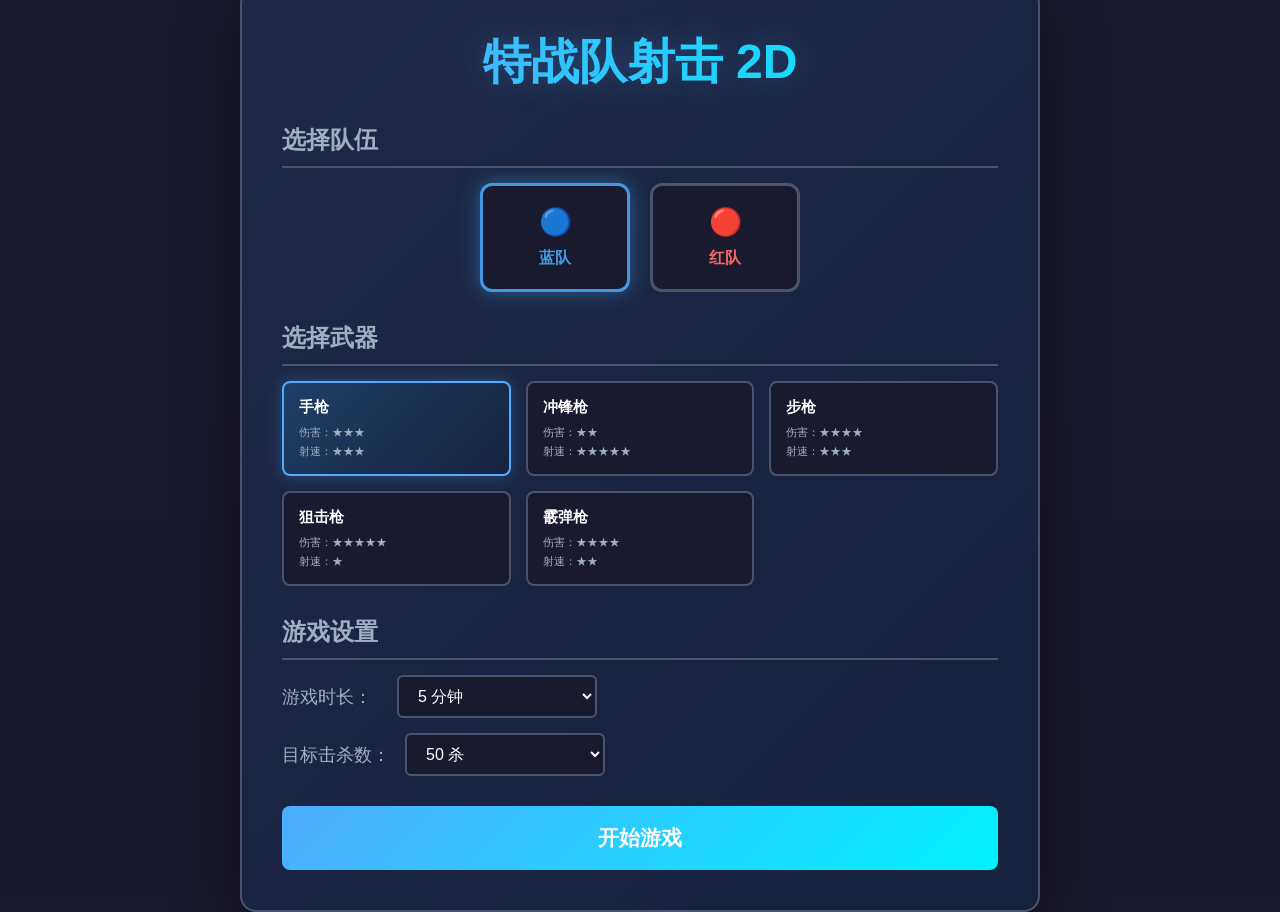
==== index.html @ 14a983fb "Initial commit: 特战队射击游戏 2D - 5v5 团队射击游戏（横版侧视 2D） - 5 种枪械（手枪/冲锋枪/步枪/狙击枪/霰弹枪） - WASD 移动 + 跳跃 + 蹲下 - 鼠标" ====
<!DOCTYPE html>
<html lang="zh-CN">
<head>
  <meta charset="UTF-8">
  <meta name="viewport" content="width=device-width, initial-scale=1.0">
  <title>特战队射击游戏 2D</title>
  <link rel="stylesheet" href="css/style.css">
</head>
<body>
  <!-- 游戏画布 -->
  <canvas id="gameCanvas"></canvas>
  
  <!-- 主菜单 UI -->
  <div id="mainMenu" class="ui-screen">
    <div class="menu-container">
      <h1 class="game-title">特战队射击 2D</h1>
      
      <div class="menu-section">
        <h2>选择队伍</h2>
        <div class="team-select">
          <button class="team-btn team-blue active" data-team="blue">
            <span class="team-icon">🔵</span>
            <span class="team-name">蓝队</span>
          </button>
          <button class="team-btn team-red" data-team="red">
            <span class="team-icon">🔴</span>
            <span class="team-name">红队</span>
          </button>
        </div>
      </div>
      
      <div class="menu-section">
        <h2>选择武器</h2>
        <div class="weapon-select">
          <button class="weapon-btn active" data-weapon="pistol">
            <span class="weapon-name">手枪</span>
            <span class="weapon-stats">
              <span class="stat">伤害：★★★</span>
              <span class="stat">射速：★★★</span>
            </span>
          </button>
          <button class="weapon-btn" data-weapon="smg">
            <span class="weapon-name">冲锋枪</span>
            <span class="weapon-stats">
              <span class="stat">伤害：★★</span>
              <span class="stat">射速：★★★★★</span>
            </span>
          </button>
          <button class="weapon-btn" data-weapon="rifle">
            <span class="weapon-name">步枪</span>
            <span class="weapon-stats">
              <span class="stat">伤害：★★★★</span>
              <span class="stat">射速：★★★</span>
            </span>
          </button>
          <button class="weapon-btn" data-weapon="sniper">
            <span class="weapon-name">狙击枪</span>
            <span class="weapon-stats">
              <span class="stat">伤害：★★★★★</span>
              <span class="stat">射速：★</span>
            </span>
          </button>
          <button class="weapon-btn" data-weapon="shotgun">
            <span class="weapon-name">霰弹枪</span>
            <span class="weapon-stats">
              <span class="stat">伤害：★★★★</span>
              <span class="stat">射速：★★</span>
            </span>
          </button>
        </div>
      </div>
      
      <div class="menu-section">
        <h2>游戏设置</h2>
        <div class="game-settings">
          <div class="setting-row">
            <label>游戏时长：</label>
            <select id="gameDuration">
              <option value="120">2 分钟</option>
              <option value="300" selected>5 分钟</option>
              <option value="600">10 分钟</option>
            </select>
          </div>
          <div class="setting-row">
            <label>目标击杀数：</label>
            <select id="targetKills">
              <option value="20">20 杀</option>
              <option value="30">30 杀</option>
              <option value="50" selected>50 杀</option>
              <option value="100">100 杀</option>
            </select>
          </div>
        </div>
      </div>
      
      <button id="startBtn" class="start-btn">开始游戏</button>
    </div>
  </div>
  
  <!-- 游戏 HUD -->
  <div id="gameHUD" class="ui-hud hidden">
    <div class="hud-top">
      <div class="score-panel team-blue-score">
        <span class="team-icon">🔵</span>
        <span class="score" id="blueScore">0</span>
        <span class="team-name">蓝队</span>
      </div>
      <div class="timer-panel">
        <span class="timer" id="gameTimer">05:00</span>
      </div>
      <div class="score-panel team-red-score">
        <span class="team-name">红队</span>
        <span class="score" id="redScore">0</span>
        <span class="team-icon">🔴</span>
      </div>
    </div>
    
    <div class="hud-bottom">
      <div class="player-info">
        <div class="health-bar-container">
          <div class="health-bar-fill" id="playerHealth"></div>
        </div>
        <div class="ammo-info">
          <span id="ammoCount">12/12</span>
          <span class="reload-hint hidden" id="reloadHint">按 R 换弹</span>
        </div>
        <div class="weapon-info">
          <span id="weaponName">手枪</span>
        </div>
      </div>
      <div class="team-info">
        <span>按 Tab 切换队友</span>
        <div class="teammates" id="teammates"></div>
      </div>
    </div>
  </div>
  
  <!-- 游戏结束 UI -->
  <div id="gameOver" class="ui-screen hidden">
    <div class="menu-container">
      <h1 class="game-title" id="winnerText">蓝队获胜!</h1>
      <div class="final-score">
        <div class="score-row">
          <span class="team-blue">🔵 蓝队：<span id="finalBlueScore">0</span></span>
          <span class="team-red">🔴 红队：<span id="finalRedScore">0</span></span>
        </div>
      </div>
      <button id="restartBtn" class="start-btn">重新开始</button>
      <button id="menuBtn" class="start-btn">返回菜单</button>
    </div>
  </div>
  
  <!-- 脚本 -->
  <script src="js/utils/utils.js"></script>
  <script src="js/pool/ObjectPool.js"></script>
  <script src="js/audio/Audio.js"></script>
  <script src="js/game/Camera.js"></script>
  <script src="js/game/Physics.js"></script>
  <script src="js/game/Renderer.js"></script>
  <script src="js/entities/Entity.js"></script>
  <script src="js/entities/Player.js"></script>
  <script src="js/entities/Projectile.js"></script>
  <script src="js/entities/Particle.js"></script>
  <script src="js/weapons/Weapon.js"></script>
  <script src="js/weapons/weapons.js"></script>
  <script src="js/ai/AI.js"></script>
  <script src="js/map/Map.js"></script>
  <script src="js/ui/UI.js"></script>
  <script src="js/game/Game.js"></script>
  <script src="js/main.js"></script>
</body>
</html>
---- css/style.css ----
* {
  margin: 0;
  padding: 0;
  box-sizing: border-box;
}

body {
  font-family: 'Segoe UI', Tahoma, Geneva, Verdana, sans-serif;
  background: #1a1a2e;
  overflow: hidden;
  color: #fff;
}

#gameCanvas {
  display: block;
  background: linear-gradient(to bottom, #16213e 0%, #1a1a2e 100%);
}

/* UI 通用样式 */
.ui-screen {
  position: absolute;
  top: 0;
  left: 0;
  width: 100%;
  height: 100%;
  display: flex;
  justify-content: center;
  align-items: center;
  background: rgba(26, 26, 46, 0.95);
  z-index: 100;
}

.ui-screen.hidden {
  display: none;
}

.menu-container {
  background: linear-gradient(135deg, #1f2947 0%, #16213e 100%);
  border: 2px solid #4a5568;
  border-radius: 16px;
  padding: 40px;
  max-width: 800px;
  width: 90%;
  box-shadow: 0 20px 60px rgba(0, 0, 0, 0.5);
}

.game-title {
  text-align: center;
  font-size: 3em;
  margin-bottom: 30px;
  background: linear-gradient(90deg, #4facfe, #00f2fe);
  -webkit-background-clip: text;
  -webkit-text-fill-color: transparent;
  text-shadow: 0 0 30px rgba(79, 172, 254, 0.3);
}

.menu-section {
  margin-bottom: 30px;
}

.menu-section h2 {
  font-size: 1.5em;
  margin-bottom: 15px;
  color: #a0aec0;
  border-bottom: 2px solid #4a5568;
  padding-bottom: 10px;
}

/* 队伍选择 */
.team-select {
  display: flex;
  gap: 20px;
  justify-content: center;
}

.team-btn {
  display: flex;
  flex-direction: column;
  align-items: center;
  padding: 20px 40px;
  border: 3px solid #4a5568;
  border-radius: 12px;
  background: #1a1a2e;
  color: #fff;
  cursor: pointer;
  transition: all 0.3s;
  min-width: 150px;
}

.team-btn:hover {
  transform: translateY(-3px);
  box-shadow: 0 10px 30px rgba(0, 0, 0, 0.3);
}

.team-btn.active {
  border-color: #4facfe;
  box-shadow: 0 0 20px rgba(79, 172, 254, 0.4);
}

.team-btn.team-blue.active {
  border-color: #4299e1;
  box-shadow: 0 0 20px rgba(66, 153, 225, 0.5);
}

.team-btn.team-red.active {
  border-color: #f56565;
  box-shadow: 0 0 20px rgba(245, 101, 101, 0.5);
}

.team-icon {
  font-size: 2em;
  margin-bottom: 10px;
}

.team-name {
  font-size: 1.2em;
  font-weight: bold;
}

/* 武器选择 */
.weapon-select {
  display: grid;
  grid-template-columns: repeat(auto-fit, minmax(180px, 1fr));
  gap: 15px;
}

.weapon-btn {
  display: flex;
  flex-direction: column;
  padding: 15px;
  border: 2px solid #4a5568;
  border-radius: 8px;
  background: #1a1a2e;
  color: #fff;
  cursor: pointer;
  transition: all 0.3s;
  text-align: left;
}

.weapon-btn:hover {
  border-color: #4facfe;
  background: #232946;
}

.weapon-btn.active {
  border-color: #4facfe;
  background: linear-gradient(135deg, #1f4068 0%, #16213e 100%);
  box-shadow: 0 0 15px rgba(79, 172, 254, 0.3);
}

.weapon-name {
  font-size: 1.1em;
  font-weight: bold;
  margin-bottom: 8px;
}

.weapon-stats {
  display: flex;
  flex-direction: column;
  gap: 4px;
  font-size: 0.85em;
  color: #a0aec0;
}

/* 游戏设置 */
.game-settings {
  display: flex;
  flex-direction: column;
  gap: 15px;
}

.setting-row {
  display: flex;
  align-items: center;
  gap: 15px;
}

.setting-row label {
  font-size: 1.1em;
  color: #a0aec0;
  min-width: 100px;
}

.setting-row select {
  flex: 1;
  max-width: 200px;
  padding: 10px 15px;
  border: 2px solid #4a5568;
  border-radius: 6px;
  background: #1a1a2e;
  color: #fff;
  font-size: 1em;
  cursor: pointer;
}

.setting-row select:focus {
  outline: none;
  border-color: #4facfe;
}

/* 开始按钮 */
.start-btn {
  display: block;
  width: 100%;
  padding: 18px;
  border: none;
  border-radius: 8px;
  background: linear-gradient(135deg, #4facfe 0%, #00f2fe 100%);
  color: #fff;
  font-size: 1.3em;
  font-weight: bold;
  cursor: pointer;
  transition: all 0.3s;
  margin-top: 20px;
}

.start-btn:hover {
  transform: translateY(-3px);
  box-shadow: 0 10px 30px rgba(79, 172, 254, 0.4);
}

.start-btn:active {
  transform: translateY(0);
}

/* HUD 样式 */
.ui-hud {
  position: absolute;
  top: 0;
  left: 0;
  width: 100%;
  height: 100%;
  pointer-events: none;
  z-index: 50;
}

.ui-hud.hidden {
  display: none;
}

.hud-top {
  display: flex;
  justify-content: space-between;
  align-items: center;
  padding: 15px 30px;
  background: linear-gradient(to bottom, rgba(0, 0, 0, 0.7), transparent);
}

.score-panel {
  display: flex;
  align-items: center;
  gap: 10px;
  padding: 10px 25px;
  border-radius: 8px;
  font-size: 1.5em;
  font-weight: bold;
}

.team-blue-score {
  background: rgba(66, 153, 225, 0.3);
  border: 2px solid #4299e1;
}

.team-red-score {
  background: rgba(245, 101, 101, 0.3);
  border: 2px solid #f56565;
}

.timer-panel {
  padding: 10px 30px;
  background: rgba(255, 255, 255, 0.1);
  border: 2px solid #a0aec0;
  border-radius: 8px;
}

.timer {
  font-size: 1.8em;
  font-weight: bold;
  font-family: 'Courier New', monospace;
}

.hud-bottom {
  position: absolute;
  bottom: 0;
  left: 0;
  width: 100%;
  padding: 15px 30px;
  display: flex;
  justify-content: space-between;
  align-items: flex-end;
  background: linear-gradient(to top, rgba(0, 0, 0, 0.7), transparent);
}

.player-info {
  display: flex;
  flex-direction: column;
  gap: 10px;
  min-width: 250px;
}

.health-bar-container {
  width: 300px;
  height: 25px;
  background: rgba(0, 0, 0, 0.5);
  border: 2px solid #4a5568;
  border-radius: 12px;
  overflow: hidden;
}

.health-bar-fill {
  height: 100%;
  background: linear-gradient(90deg, #48bb78, #38a169);
  width: 100%;
  transition: width 0.3s;
}

.health-bar-fill.low {
  background: linear-gradient(90deg, #f56565, #e53e3e);
}

.ammo-info {
  display: flex;
  align-items: center;
  gap: 15px;
  font-size: 1.2em;
}

#ammoCount {
  font-weight: bold;
  font-family: 'Courier New', monospace;
}

.reload-hint {
  color: #f6ad55;
  font-size: 0.9em;
  animation: blink 1s infinite;
}

@keyframes blink {
  50% { opacity: 0; }
}

.weapon-info {
  font-size: 1.1em;
  color: #a0aec0;
}

.team-info {
  display: flex;
  flex-direction: column;
  align-items: flex-end;
  gap: 10px;
}

.team-info span {
  color: #a0aec0;
  font-size: 0.9em;
}

.teammates {
  display: flex;
  gap: 8px;
}

.teammate-icon {
  width: 40px;
  height: 40px;
  border-radius: 50%;
  border: 2px solid #4a5568;
  display: flex;
  align-items: center;
  justify-content: center;
  font-size: 1.2em;
  background: rgba(0, 0, 0, 0.5);
}

.teammate-icon.alive {
  border-color: #48bb78;
}

.teammate-icon.dead {
  border-color: #f56565;
  opacity: 0.5;
}

.teammate-icon.current {
  border-color: #4facfe;
  box-shadow: 0 0 10px rgba(79, 172, 254, 0.5);
}

/* 游戏结束 */
.final-score {
  margin: 30px 0;
  padding: 30px;
  background: rgba(0, 0, 0, 0.3);
  border-radius: 12px;
}

.score-row {
  display: flex;
  justify-content: center;
  gap: 60px;
  font-size: 1.8em;
  font-weight: bold;
}

.team-blue {
  color: #4299e1;
}

.team-red {
  color: #f56565;
}

#gameOver .start-btn {
  margin-top: 15px;
}

/* 隐藏类 */
.hidden {
  display: none !important;
}

/* 响应式 */
@media (max-width: 768px) {
  .game-title {
    font-size: 2em;
  }
  
  .menu-container {
    padding: 20px;
    width: 95%;
  }
  
  .team-select {
    flex-direction: column;
    align-items: center;
  }
  
  .hud-top {
    padding: 10px 15px;
  }
  
  .score-panel {
    font-size: 1.2em;
    padding: 8px 15px;
  }
}
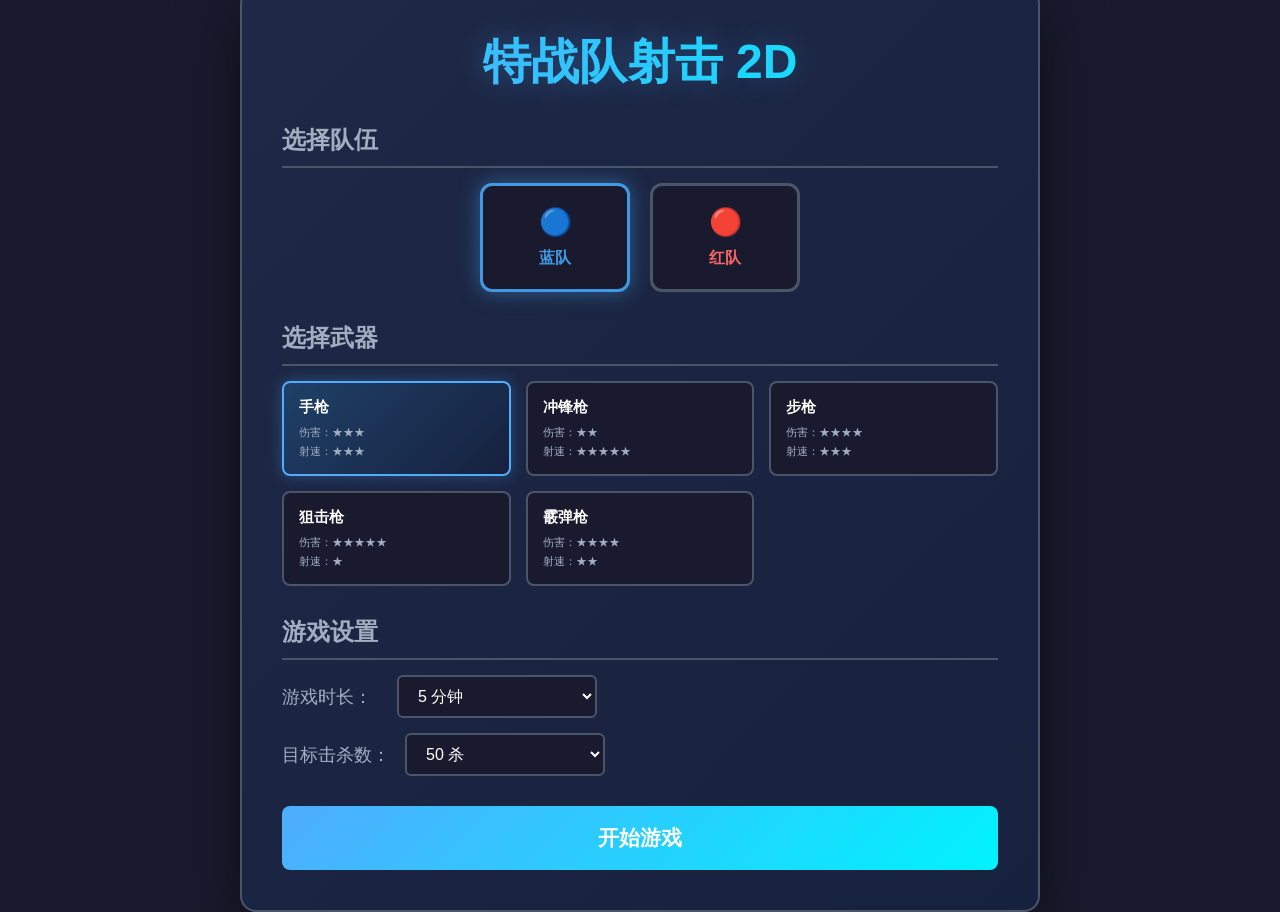
==== commit 060f9d3c: "添加死亡倒地效果和高血量调试模式 1. 死亡倒地效果:    - Player.js 添加 falling/fallenAngle 属性    - die() 方法启动倒地动画    - _updat" ====
--- a/index.html
+++ b/index.html
@@ -132,6 +132,9 @@
         <span>按 Tab 切换队友</span>
         <div class="teammates" id="teammates"></div>
       </div>
+      <div class="debug-indicator hidden" id="debugIndicator">
+        <span>🛡️ 调试模式：1000HP</span>
+      </div>
     </div>
   </div>
   
--- a/css/style.css
+++ b/css/style.css
@@ -386,6 +386,26 @@
 .teammate-icon.current {
   border-color: #4facfe;
   box-shadow: 0 0 10px rgba(79, 172, 254, 0.5);
+}
+
+.debug-indicator {
+  position: fixed;
+  top: 80px;
+  right: 20px;
+  background: linear-gradient(135deg, #667eea 0%, #764ba2 100%);
+  padding: 8px 16px;
+  border-radius: 20px;
+  color: white;
+  font-weight: bold;
+  font-size: 14px;
+  box-shadow: 0 4px 15px rgba(102, 126, 234, 0.4);
+  animation: pulse 2s infinite;
+  pointer-events: none;
+}
+
+@keyframes pulse {
+  0%, 100% { transform: scale(1); }
+  50% { transform: scale(1.05); }
 }
 
 /* 游戏结束 */
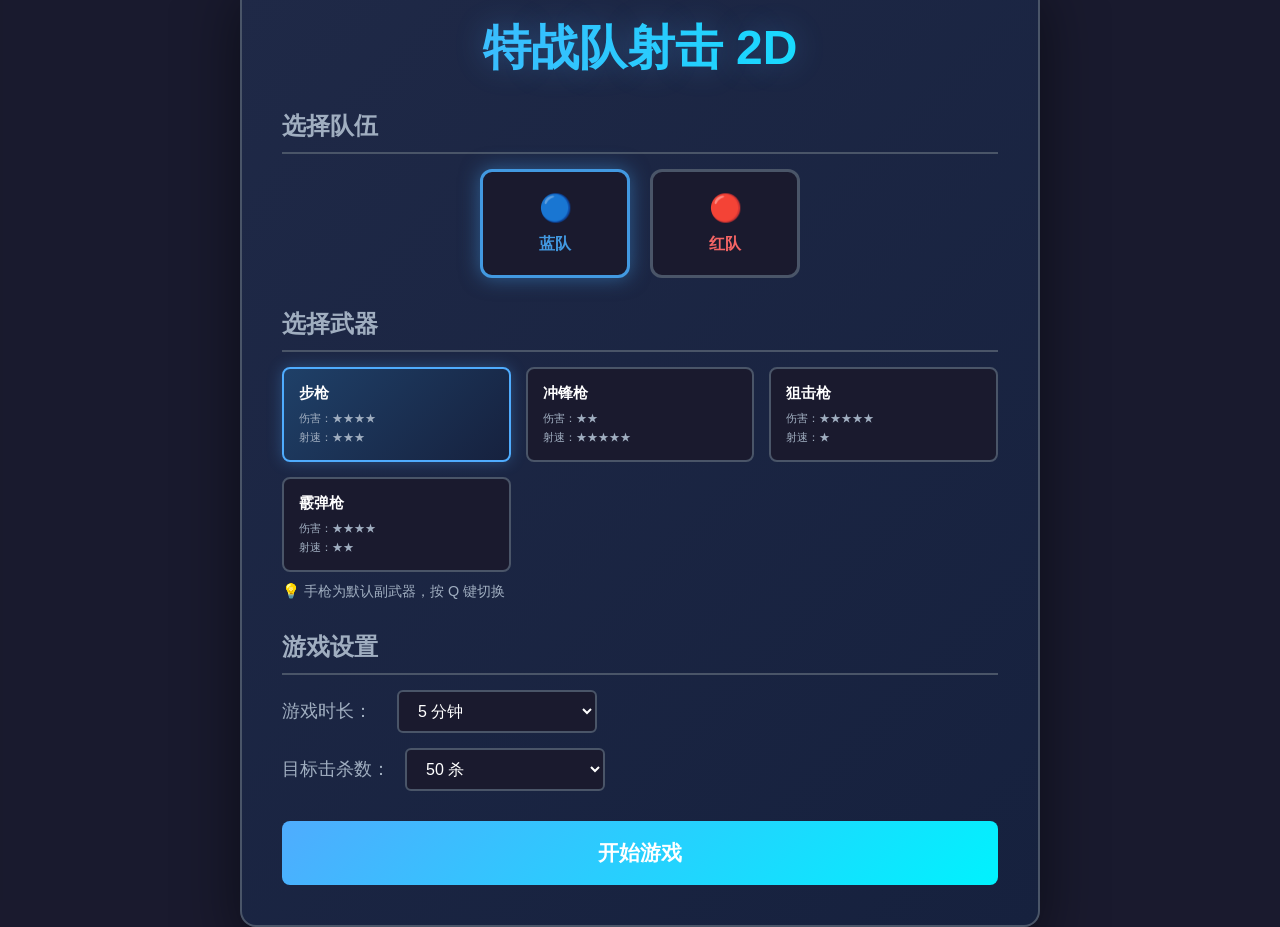
==== commit 90df09d2: "Add game mechanics: sniper damage, spread recoil, kill feed, leaderboard, secondary weapon - Sniper:" ====
--- a/index.html
+++ b/index.html
@@ -32,10 +32,10 @@
       <div class="menu-section">
         <h2>选择武器</h2>
         <div class="weapon-select">
-          <button class="weapon-btn active" data-weapon="pistol">
-            <span class="weapon-name">手枪</span>
+          <button class="weapon-btn active" data-weapon="rifle">
+            <span class="weapon-name">步枪</span>
             <span class="weapon-stats">
-              <span class="stat">伤害：★★★</span>
+              <span class="stat">伤害：★★★★</span>
               <span class="stat">射速：★★★</span>
             </span>
           </button>
@@ -44,13 +44,6 @@
             <span class="weapon-stats">
               <span class="stat">伤害：★★</span>
               <span class="stat">射速：★★★★★</span>
-            </span>
-          </button>
-          <button class="weapon-btn" data-weapon="rifle">
-            <span class="weapon-name">步枪</span>
-            <span class="weapon-stats">
-              <span class="stat">伤害：★★★★</span>
-              <span class="stat">射速：★★★</span>
             </span>
           </button>
           <button class="weapon-btn" data-weapon="sniper">
@@ -68,6 +61,7 @@
             </span>
           </button>
         </div>
+        <p style="color: #a0aec0; font-size: 0.9em; margin-top: 10px;">💡 手枪为默认副武器，按 Q 键切换</p>
       </div>
       
       <div class="menu-section">
@@ -100,6 +94,19 @@
   <!-- 游戏 HUD -->
   <div id="gameHUD" class="ui-hud hidden">
     <div class="hud-top">
+      <div class="player-info">
+        <div class="health-bar-container">
+          <div class="health-bar-fill" id="playerHealth"></div>
+        </div>
+        <div class="ammo-info">
+          <span id="ammoCount">12/12</span>
+          <span class="reload-hint hidden" id="reloadHint">按 R 换弹</span>
+        </div>
+        <div class="weapon-info">
+          <span id="weaponName">手枪</span>
+          <span id="secondaryWeaponName" class="secondary-weapon"></span>
+        </div>
+      </div>
       <div class="score-panel team-blue-score">
         <span class="team-icon">🔵</span>
         <span class="score" id="blueScore">0</span>
@@ -113,21 +120,6 @@
         <span class="score" id="redScore">0</span>
         <span class="team-icon">🔴</span>
       </div>
-    </div>
-    
-    <div class="hud-bottom">
-      <div class="player-info">
-        <div class="health-bar-container">
-          <div class="health-bar-fill" id="playerHealth"></div>
-        </div>
-        <div class="ammo-info">
-          <span id="ammoCount">12/12</span>
-          <span class="reload-hint hidden" id="reloadHint">按 R 换弹</span>
-        </div>
-        <div class="weapon-info">
-          <span id="weaponName">手枪</span>
-        </div>
-      </div>
       <div class="team-info">
         <span>按 Tab 切换队友</span>
         <div class="teammates" id="teammates"></div>
@@ -136,6 +128,22 @@
         <span>🛡️ 调试模式：1000HP</span>
       </div>
     </div>
+  </div>
+  
+  <!-- 排行榜面板 -->
+  <div id="leaderboardPanel" class="leaderboard-panel hidden">
+    <h2>排行榜</h2>
+    <div class="leaderboard-teams">
+      <div class="team-column blue-team">
+        <h3>🔵 蓝队</h3>
+        <div id="blueTeamList" class="team-list"></div>
+      </div>
+      <div class="team-column red-team">
+        <h3>🔴 红队</h3>
+        <div id="redTeamList" class="team-list"></div>
+      </div>
+    </div>
+    <p class="pause-hint">按 P 返回游戏</p>
   </div>
   
   <!-- 游戏结束 UI -->
--- a/css/style.css
+++ b/css/style.css
@@ -246,6 +246,13 @@
   background: linear-gradient(to bottom, rgba(0, 0, 0, 0.7), transparent);
 }
 
+.player-info {
+  display: flex;
+  flex-direction: column;
+  gap: 10px;
+  min-width: 250px;
+}
+
 .score-panel {
   display: flex;
   align-items: center;
@@ -279,23 +286,11 @@
   font-family: 'Courier New', monospace;
 }
 
-.hud-bottom {
-  position: absolute;
-  bottom: 0;
-  left: 0;
-  width: 100%;
-  padding: 15px 30px;
-  display: flex;
-  justify-content: space-between;
+.team-info {
+  display: flex;
+  flex-direction: column;
   align-items: flex-end;
-  background: linear-gradient(to top, rgba(0, 0, 0, 0.7), transparent);
-}
-
-.player-info {
-  display: flex;
-  flex-direction: column;
   gap: 10px;
-  min-width: 250px;
 }
 
 .health-bar-container {
@@ -343,6 +338,12 @@
 .weapon-info {
   font-size: 1.1em;
   color: #a0aec0;
+}
+
+.secondary-weapon {
+  color: #718096;
+  font-size: 0.9em;
+  margin-left: 10px;
 }
 
 .team-info {
@@ -466,3 +467,102 @@
     padding: 8px 15px;
   }
 }
+
+/* 排行榜面板 */
+.leaderboard-panel {
+  position: fixed;
+  top: 0;
+  left: 0;
+  width: 100%;
+  height: 100%;
+  display: flex;
+  flex-direction: column;
+  justify-content: center;
+  align-items: center;
+  background: rgba(0, 0, 0, 0.85);
+  z-index: 200;
+}
+
+.leaderboard-panel.hidden {
+  display: none;
+}
+
+.leaderboard-panel h2 {
+  font-size: 2.5em;
+  margin-bottom: 30px;
+  background: linear-gradient(90deg, #4facfe, #00f2fe);
+  -webkit-background-clip: text;
+  -webkit-text-fill-color: transparent;
+}
+
+.leaderboard-teams {
+  display: flex;
+  gap: 60px;
+  justify-content: center;
+}
+
+.team-column {
+  min-width: 300px;
+  padding: 20px;
+  background: rgba(255, 255, 255, 0.05);
+  border-radius: 12px;
+}
+
+.team-column h3 {
+  font-size: 1.5em;
+  margin-bottom: 20px;
+  text-align: center;
+}
+
+.blue-team h3 {
+  color: #4299e1;
+}
+
+.red-team h3 {
+  color: #f56565;
+}
+
+.team-list {
+  display: flex;
+  flex-direction: column;
+  gap: 8px;
+}
+
+.leaderboard-entry {
+  display: flex;
+  justify-content: space-between;
+  align-items: center;
+  padding: 12px 16px;
+  background: rgba(255, 255, 255, 0.05);
+  border-radius: 8px;
+  font-size: 1em;
+}
+
+.leaderboard-entry.player {
+  background: rgba(79, 172, 254, 0.2);
+  border: 1px solid #4facfe;
+}
+
+.leaderboard-entry .name {
+  flex: 1;
+  font-weight: bold;
+}
+
+.leaderboard-entry .stats {
+  display: flex;
+  gap: 20px;
+}
+
+.leaderboard-entry .kills {
+  color: #48bb78;
+}
+
+.leaderboard-entry .deaths {
+  color: #f56565;
+}
+
+.pause-hint {
+  margin-top: 30px;
+  font-size: 1.1em;
+  color: #a0aec0;
+}
